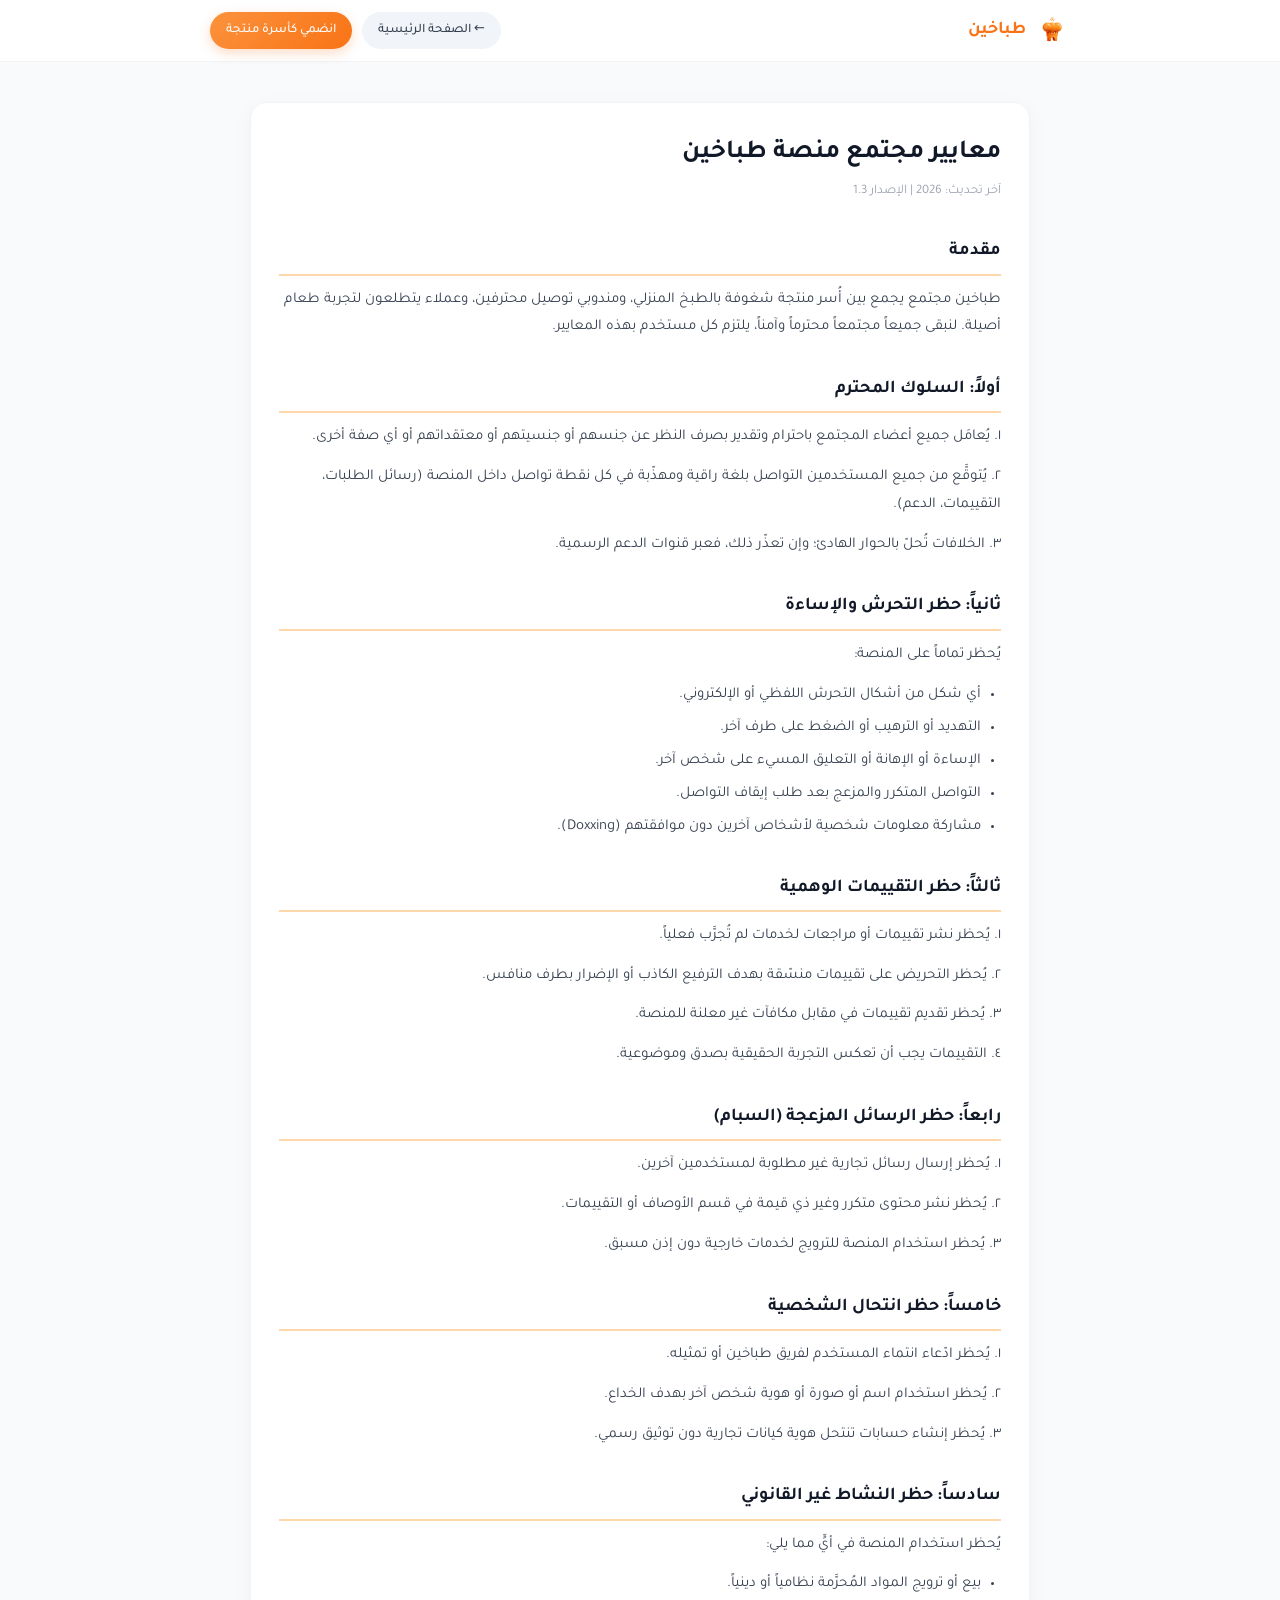
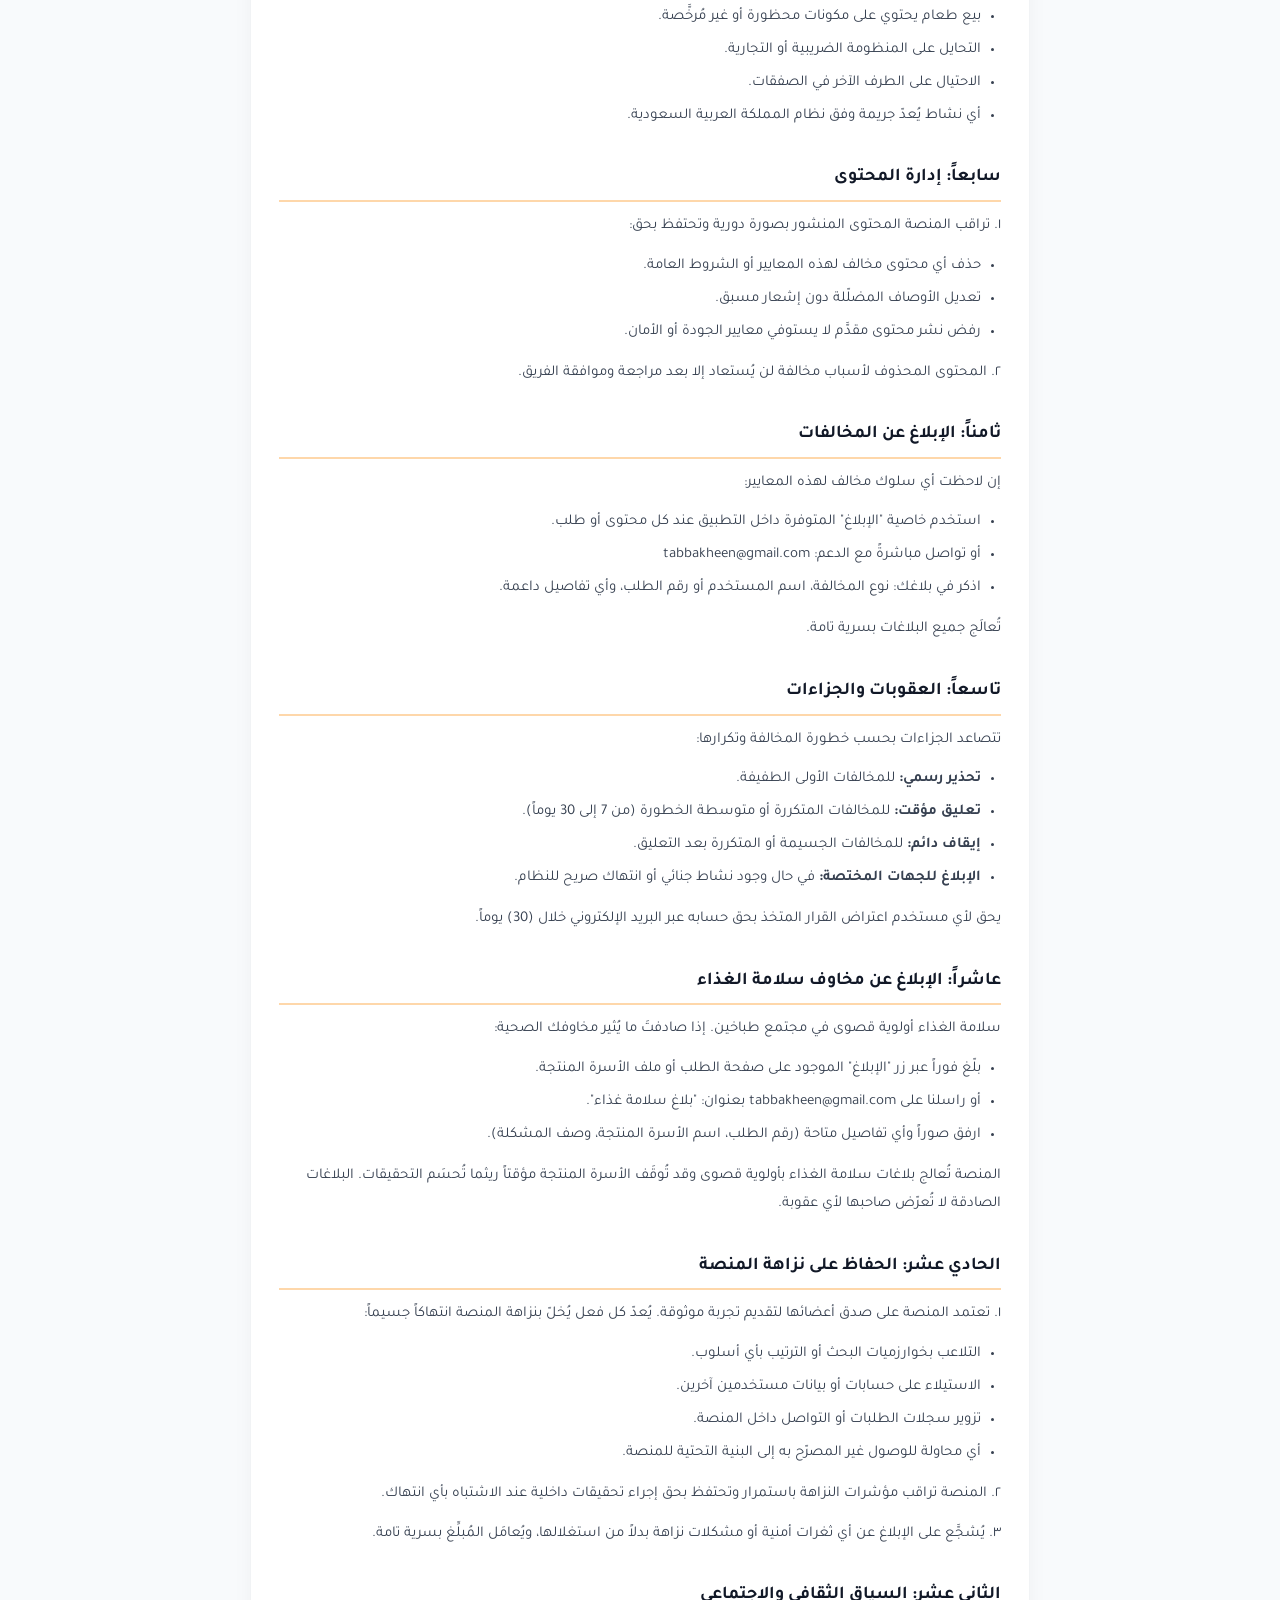
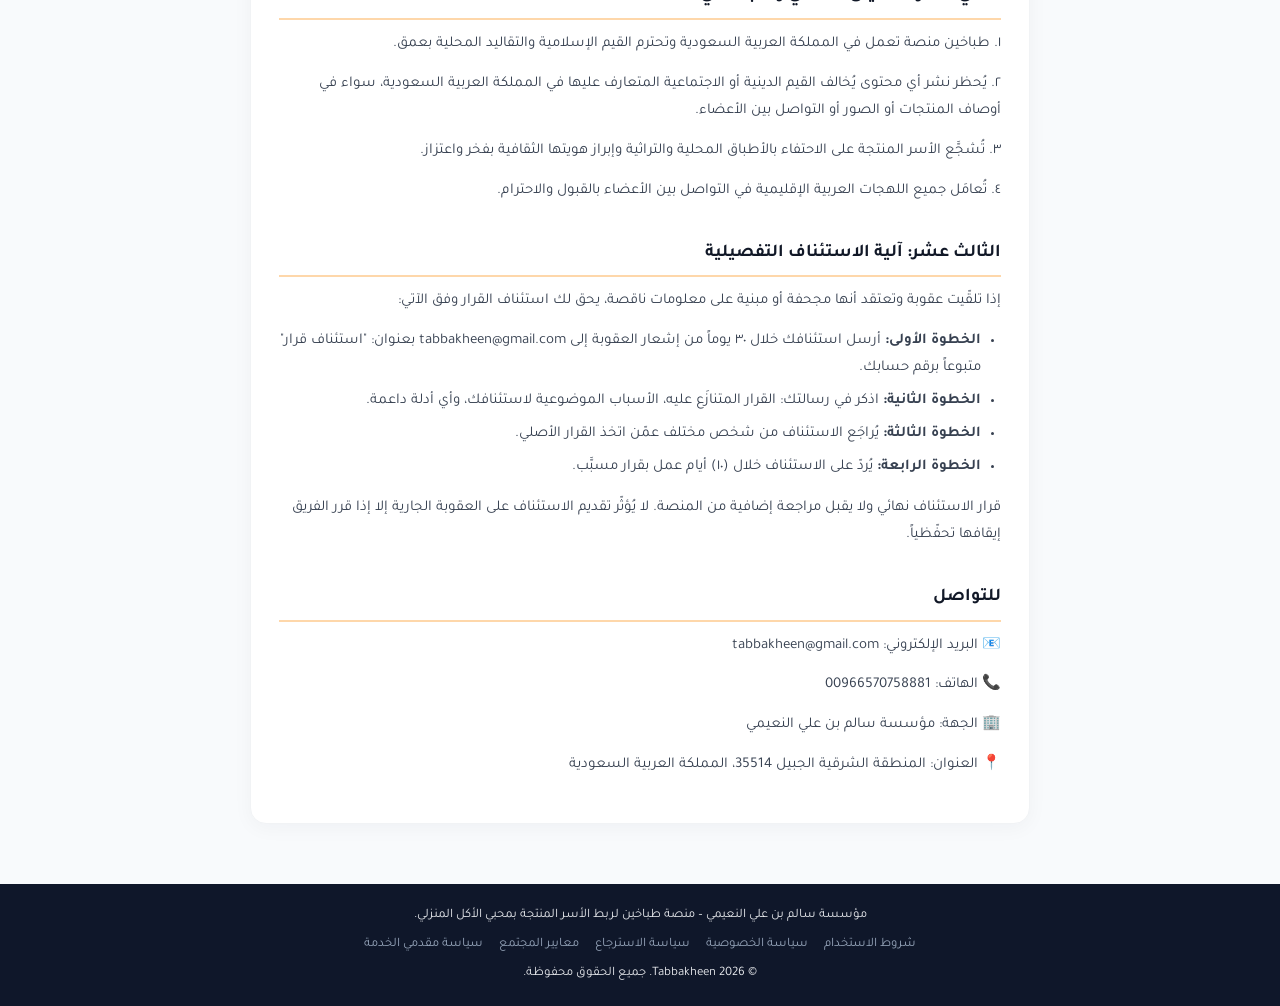
==== community-guidelines/index.html @ a6e2a504 "Legal compliance v1.3: community-guidelines/index.html" ====
<!DOCTYPE html>
<html lang="ar" dir="rtl">
<head>
  <meta charset="UTF-8">
  <meta name="viewport" content="width=device-width, initial-scale=1.0">
  <title>معايير المجتمع – طباخين</title>
  <meta name="description" content="معايير وقواعد مجتمع منصة طباخين. السلوك المقبول وآليات الإبلاغ والعقوبات.">
  <link rel="preconnect" href="https://fonts.googleapis.com">
  <link rel="preconnect" href="https://fonts.gstatic.com" crossorigin>
  <link href="https://fonts.googleapis.com/css2?family=Tajawal:wght@400;500;700&display=swap" rel="stylesheet">
  <link rel="icon" type="image/png" href="/assets/logo.png">
  <link rel="canonical" href="https://tabbakheen.com/community-guidelines">
  <link rel="stylesheet" href="../legal/legal.css">
</head>
<body>
<header class="legal-header">
  <div class="legal-header-inner">
    <a href="/" class="legal-brand">
      <img src="/assets/logo.png" alt="شعار طباخين">
      <span>طباخين</span>
    </a>
    <nav class="legal-header-nav">
      <a href="/" class="btn-back">← الصفحة الرئيسية</a>
      <a href="/#providers" class="btn-cta">انضمي كأسرة منتجة</a>
    </nav>
  </div>
</header>
<div class="legal-container">
  <div class="legal-card">
    <h1>معايير مجتمع منصة طباخين</h1>
    <span class="legal-date">آخر تحديث: 2026 | الإصدار 1.3</span>

    <h2>مقدمة</h2>
    <p>طباخين مجتمع يجمع بين أُسر منتجة شغوفة بالطبخ المنزلي، ومندوبي توصيل محترفين، وعملاء يتطلعون لتجربة طعام أصيلة. لنبقى جميعاً مجتمعاً محترماً وآمناً، يلتزم كل مستخدم بهذه المعايير.</p>

    <h2>أولاً: السلوك المحترم</h2>
    <p>١. يُعامَل جميع أعضاء المجتمع باحترام وتقدير بصرف النظر عن جنسهم أو جنسيتهم أو معتقداتهم أو أي صفة أخرى.</p>
    <p>٢. يُتوقَّع من جميع المستخدمين التواصل بلغة راقية ومهذّبة في كل نقطة تواصل داخل المنصة (رسائل الطلبات، التقييمات، الدعم).</p>
    <p>٣. الخلافات تُحلّ بالحوار الهادئ؛ وإن تعذّر ذلك، فعبر قنوات الدعم الرسمية.</p>

    <h2>ثانياً: حظر التحرش والإساءة</h2>
    <p>يُحظر تماماً على المنصة:</p>
    <ul>
      <li>أي شكل من أشكال التحرش اللفظي أو الإلكتروني.</li>
      <li>التهديد أو الترهيب أو الضغط على طرف آخر.</li>
      <li>الإساءة أو الإهانة أو التعليق المسيء على شخص آخر.</li>
      <li>التواصل المتكرر والمزعج بعد طلب إيقاف التواصل.</li>
      <li>مشاركة معلومات شخصية لأشخاص آخرين دون موافقتهم (Doxxing).</li>
    </ul>

    <h2>ثالثاً: حظر التقييمات الوهمية</h2>
    <p>١. يُحظر نشر تقييمات أو مراجعات لخدمات لم تُجرَّب فعلياً.</p>
    <p>٢. يُحظر التحريض على تقييمات منسّقة بهدف الترفيع الكاذب أو الإضرار بطرف منافس.</p>
    <p>٣. يُحظر تقديم تقييمات في مقابل مكافآت غير معلنة للمنصة.</p>
    <p>٤. التقييمات يجب أن تعكس التجربة الحقيقية بصدق وموضوعية.</p>

    <h2>رابعاً: حظر الرسائل المزعجة (السبام)</h2>
    <p>١. يُحظر إرسال رسائل تجارية غير مطلوبة لمستخدمين آخرين.</p>
    <p>٢. يُحظر نشر محتوى متكرر وغير ذي قيمة في قسم الأوصاف أو التقييمات.</p>
    <p>٣. يُحظر استخدام المنصة للترويج لخدمات خارجية دون إذن مسبق.</p>

    <h2>خامساً: حظر انتحال الشخصية</h2>
    <p>١. يُحظر ادّعاء انتماء المستخدم لفريق طباخين أو تمثيله.</p>
    <p>٢. يُحظر استخدام اسم أو صورة أو هوية شخص آخر بهدف الخداع.</p>
    <p>٣. يُحظر إنشاء حسابات تنتحل هوية كيانات تجارية دون توثيق رسمي.</p>

    <h2>سادساً: حظر النشاط غير القانوني</h2>
    <p>يُحظر استخدام المنصة في أيٍّ مما يلي:</p>
    <ul>
      <li>بيع أو ترويج المواد المُحرَّمة نظامياً أو دينياً.</li>
      <li>بيع طعام يحتوي على مكونات محظورة أو غير مُرخَّصة.</li>
      <li>التحايل على المنظومة الضريبية أو التجارية.</li>
      <li>الاحتيال على الطرف الآخر في الصفقات.</li>
      <li>أي نشاط يُعدّ جريمة وفق نظام المملكة العربية السعودية.</li>
    </ul>

    <h2>سابعاً: إدارة المحتوى</h2>
    <p>١. تراقب المنصة المحتوى المنشور بصورة دورية وتحتفظ بحق:</p>
    <ul>
      <li>حذف أي محتوى مخالف لهذه المعايير أو الشروط العامة.</li>
      <li>تعديل الأوصاف المضلّلة دون إشعار مسبق.</li>
      <li>رفض نشر محتوى مقدَّم لا يستوفي معايير الجودة أو الأمان.</li>
    </ul>
    <p>٢. المحتوى المحذوف لأسباب مخالفة لن يُستعاد إلا بعد مراجعة وموافقة الفريق.</p>

    <h2>ثامناً: الإبلاغ عن المخالفات</h2>
    <p>إن لاحظت أي سلوك مخالف لهذه المعايير:</p>
    <ul>
      <li>استخدم خاصية "الإبلاغ" المتوفرة داخل التطبيق عند كل محتوى أو طلب.</li>
      <li>أو تواصل مباشرةً مع الدعم: <a href="mailto:tabbakheen@gmail.com">tabbakheen@gmail.com</a></li>
      <li>اذكر في بلاغك: نوع المخالفة، اسم المستخدم أو رقم الطلب، وأي تفاصيل داعمة.</li>
    </ul>
    <p>تُعالَج جميع البلاغات بسرية تامة.</p>

    <h2>تاسعاً: العقوبات والجزاءات</h2>
    <p>تتصاعد الجزاءات بحسب خطورة المخالفة وتكرارها:</p>
    <ul>
      <li><strong>تحذير رسمي:</strong> للمخالفات الأولى الطفيفة.</li>
      <li><strong>تعليق مؤقت:</strong> للمخالفات المتكررة أو متوسطة الخطورة (من 7 إلى 30 يوماً).</li>
      <li><strong>إيقاف دائم:</strong> للمخالفات الجسيمة أو المتكررة بعد التعليق.</li>
      <li><strong>الإبلاغ للجهات المختصة:</strong> في حال وجود نشاط جنائي أو انتهاك صريح للنظام.</li>
    </ul>
    <p>يحق لأي مستخدم اعتراض القرار المتخذ بحق حسابه عبر البريد الإلكتروني خلال (30) يوماً.</p>


    <h2>عاشراً: الإبلاغ عن مخاوف سلامة الغذاء</h2>
    <p>سلامة الغذاء أولوية قصوى في مجتمع طباخين. إذا صادفتَ ما يُثير مخاوفك الصحية:</p>
    <ul>
      <li>بلّغ فوراً عبر زر "الإبلاغ" الموجود على صفحة الطلب أو ملف الأسرة المنتجة.</li>
      <li>أو راسلنا على <a href="mailto:tabbakheen@gmail.com">tabbakheen@gmail.com</a> بعنوان: "بلاغ سلامة غذاء".</li>
      <li>ارفق صوراً وأي تفاصيل متاحة (رقم الطلب، اسم الأسرة المنتجة، وصف المشكلة).</li>
    </ul>
    <p>المنصة تُعالج بلاغات سلامة الغذاء بأولوية قصوى وقد تُوقَف الأسرة المنتجة مؤقتاً ريثما تُحسَم التحقيقات. البلاغات الصادقة لا تُعرّض صاحبها لأي عقوبة.</p>

    <h2>الحادي عشر: الحفاظ على نزاهة المنصة</h2>
    <p>١. تعتمد المنصة على صدق أعضائها لتقديم تجربة موثوقة. يُعدّ كل فعل يُخلّ بنزاهة المنصة انتهاكاً جسيماً:</p>
    <ul>
      <li>التلاعب بخوارزميات البحث أو الترتيب بأي أسلوب.</li>
      <li>الاستيلاء على حسابات أو بيانات مستخدمين آخرين.</li>
      <li>تزوير سجلات الطلبات أو التواصل داخل المنصة.</li>
      <li>أي محاولة للوصول غير المصرّح به إلى البنية التحتية للمنصة.</li>
    </ul>
    <p>٢. المنصة تراقب مؤشرات النزاهة باستمرار وتحتفظ بحق إجراء تحقيقات داخلية عند الاشتباه بأي انتهاك.</p>
    <p>٣. يُشجَّع على الإبلاغ عن أي ثغرات أمنية أو مشكلات نزاهة بدلاً من استغلالها، ويُعامَل المُبلِّغ بسرية تامة.</p>

    <h2>الثاني عشر: السياق الثقافي والاجتماعي</h2>
    <p>١. طباخين منصة تعمل في المملكة العربية السعودية وتحترم القيم الإسلامية والتقاليد المحلية بعمق.</p>
    <p>٢. يُحظر نشر أي محتوى يُخالف القيم الدينية أو الاجتماعية المتعارف عليها في المملكة العربية السعودية، سواء في أوصاف المنتجات أو الصور أو التواصل بين الأعضاء.</p>
    <p>٣. تُشجَّع الأسر المنتجة على الاحتفاء بالأطباق المحلية والتراثية وإبراز هويتها الثقافية بفخر واعتزاز.</p>
    <p>٤. تُعامَل جميع اللهجات العربية الإقليمية في التواصل بين الأعضاء بالقبول والاحترام.</p>

    <h2>الثالث عشر: آلية الاستئناف التفصيلية</h2>
    <p>إذا تلقّيت عقوبة وتعتقد أنها مجحفة أو مبنية على معلومات ناقصة، يحق لك استئناف القرار وفق الآتي:</p>
    <ul>
      <li><strong>الخطوة الأولى:</strong> أرسل استئنافك خلال ٣٠ يوماً من إشعار العقوبة إلى <a href="mailto:tabbakheen@gmail.com">tabbakheen@gmail.com</a> بعنوان: "استئناف قرار" متبوعاً برقم حسابك.</li>
      <li><strong>الخطوة الثانية:</strong> اذكر في رسالتك: القرار المتنازَع عليه، الأسباب الموضوعية لاستئنافك، وأي أدلة داعمة.</li>
      <li><strong>الخطوة الثالثة:</strong> يُراجَع الاستئناف من شخص مختلف عمّن اتخذ القرار الأصلي.</li>
      <li><strong>الخطوة الرابعة:</strong> يُردّ على الاستئناف خلال (١٠) أيام عمل بقرار مسبَّب.</li>
    </ul>
    <p>قرار الاستئناف نهائي ولا يقبل مراجعة إضافية من المنصة. لا يُؤثّر تقديم الاستئناف على العقوبة الجارية إلا إذا قرر الفريق إيقافها تحفّظياً.</p>

    <h2>للتواصل</h2>
    <p>📧 البريد الإلكتروني: <a href="mailto:tabbakheen@gmail.com">tabbakheen@gmail.com</a></p>
    <p>📞 الهاتف: <a href="tel:+966570758881">00966570758881</a></p>
    <p>🏢 الجهة: مؤسسة سالم بن علي النعيمي</p>
    <p>📍 العنوان: المنطقة الشرقية الجبيل 35514، المملكة العربية السعودية</p>
  </div>
</div>
<footer class="legal-footer">
  <div class="legal-footer-inner">
    <p>مؤسسة سالم بن علي النعيمي – منصة طباخين لربط الأسر المنتجة بمحبي الأكل المنزلي.</p>
    <div class="legal-footer-links">
      <a href="/terms">شروط الاستخدام</a>
      <a href="/privacy">سياسة الخصوصية</a>
      <a href="/refund-policy">سياسة الاسترجاع</a>
      <a href="/community-guidelines">معايير المجتمع</a>
      <a href="/provider-policy">سياسة مقدمي الخدمة</a>
    </div>
    <p>© 2026 Tabbakheen. جميع الحقوق محفوظة.</p>
  </div>
</footer>
</body>
</html>
---- legal/legal.css ----
* {
    box-sizing: border-box;
    margin: 0;
    padding: 0;
}

body {
    font-family: "Tajawal", system-ui, -apple-system, BlinkMacSystemFont, "Segoe UI", sans-serif;
    background-color: #f8fafc;
    color: #1f2933;
    line-height: 1.8;
}

a {
    text-decoration: none;
    color: inherit;
}

.legal-header {
    position: sticky;
    top: 0;
    z-index: 20;
    background-color: rgba(255, 255, 255, 0.95);
    backdrop-filter: blur(10px);
    border-bottom: 1px solid #f1f3f5;
    padding: 12px 0;
}

.legal-header-inner {
    max-width: 900px;
    margin: 0 auto;
    padding: 0 20px;
    display: flex;
    align-items: center;
    justify-content: space-between;
}

.legal-brand {
    display: inline-flex;
    align-items: center;
    gap: 8px;
    text-decoration: none;
    color: inherit;
}

.legal-brand img {
    width: 36px;
    height: 36px;
    border-radius: 10px;
    object-fit: cover;
}

.legal-brand span {
    font-weight: 700;
    font-size: 18px;
    color: #f97316;
}

.legal-header-nav {
    display: flex;
    gap: 10px;
}

.legal-header-nav a {
    display: inline-flex;
    align-items: center;
    padding: 7px 16px;
    border-radius: 999px;
    font-size: 13px;
    font-weight: 500;
    transition: background-color 0.2s ease, color 0.2s ease;
}

.btn-back {
    background-color: #f1f5f9;
    color: #374151;
}

.btn-back:hover {
    background-color: #e2e8f0;
}

.btn-cta {
    background: linear-gradient(135deg, #fb923c, #f97316);
    color: #fff;
    box-shadow: 0 4px 12px rgba(249, 115, 22, 0.25);
}

.btn-cta:hover {
    box-shadow: 0 6px 16px rgba(249, 115, 22, 0.35);
}

.legal-container {
    max-width: 820px;
    margin: 0 auto;
    padding: 40px 20px 60px;
}

.legal-container h1 {
    font-size: 26px;
    color: #111827;
    margin-bottom: 8px;
    line-height: 1.4;
}

.legal-date {
    font-size: 13px;
    color: #9ca3af;
    margin-bottom: 32px;
    display: block;
}

.legal-container h2 {
    font-size: 18px;
    color: #111827;
    margin-top: 32px;
    margin-bottom: 10px;
    padding-bottom: 6px;
    border-bottom: 2px solid #fed7aa;
}

.legal-container h3 {
    font-size: 16px;
    color: #1f2937;
    margin-top: 20px;
    margin-bottom: 8px;
}

.legal-container p {
    font-size: 15px;
    color: #374151;
    margin-bottom: 12px;
    line-height: 1.85;
}

.legal-container ul {
    padding-right: 20px;
    margin-bottom: 14px;
}

.legal-container ul li {
    font-size: 15px;
    color: #374151;
    margin-bottom: 6px;
    line-height: 1.8;
}

.legal-card {
    background: #fff;
    border-radius: 16px;
    padding: 32px 28px;
    box-shadow: 0 4px 20px rgba(15, 23, 42, 0.04);
    border: 1px solid #f1f3f5;
}

.legal-footer {
    background-color: #0f172a;
    color: #e5e7eb;
    padding: 20px 0;
    margin-top: 0;
}

.legal-footer-inner {
    max-width: 900px;
    margin: 0 auto;
    padding: 0 20px;
    font-size: 13px;
    text-align: center;
    display: flex;
    flex-direction: column;
    gap: 6px;
}

.legal-footer-links {
    display: flex;
    justify-content: center;
    gap: 16px;
    flex-wrap: wrap;
}

.legal-footer-links a {
    color: #94a3b8;
    transition: color 0.2s;
}

.legal-footer-links a:hover {
    color: #f97316;
}

@media (max-width: 640px) {
    .legal-container h1 {
        font-size: 22px;
    }
    .legal-container {
        padding: 24px 16px 40px;
    }
    .legal-card {
        padding: 20px 16px;
    }
    .legal-header-nav .btn-cta {
        display: none;
    }
}
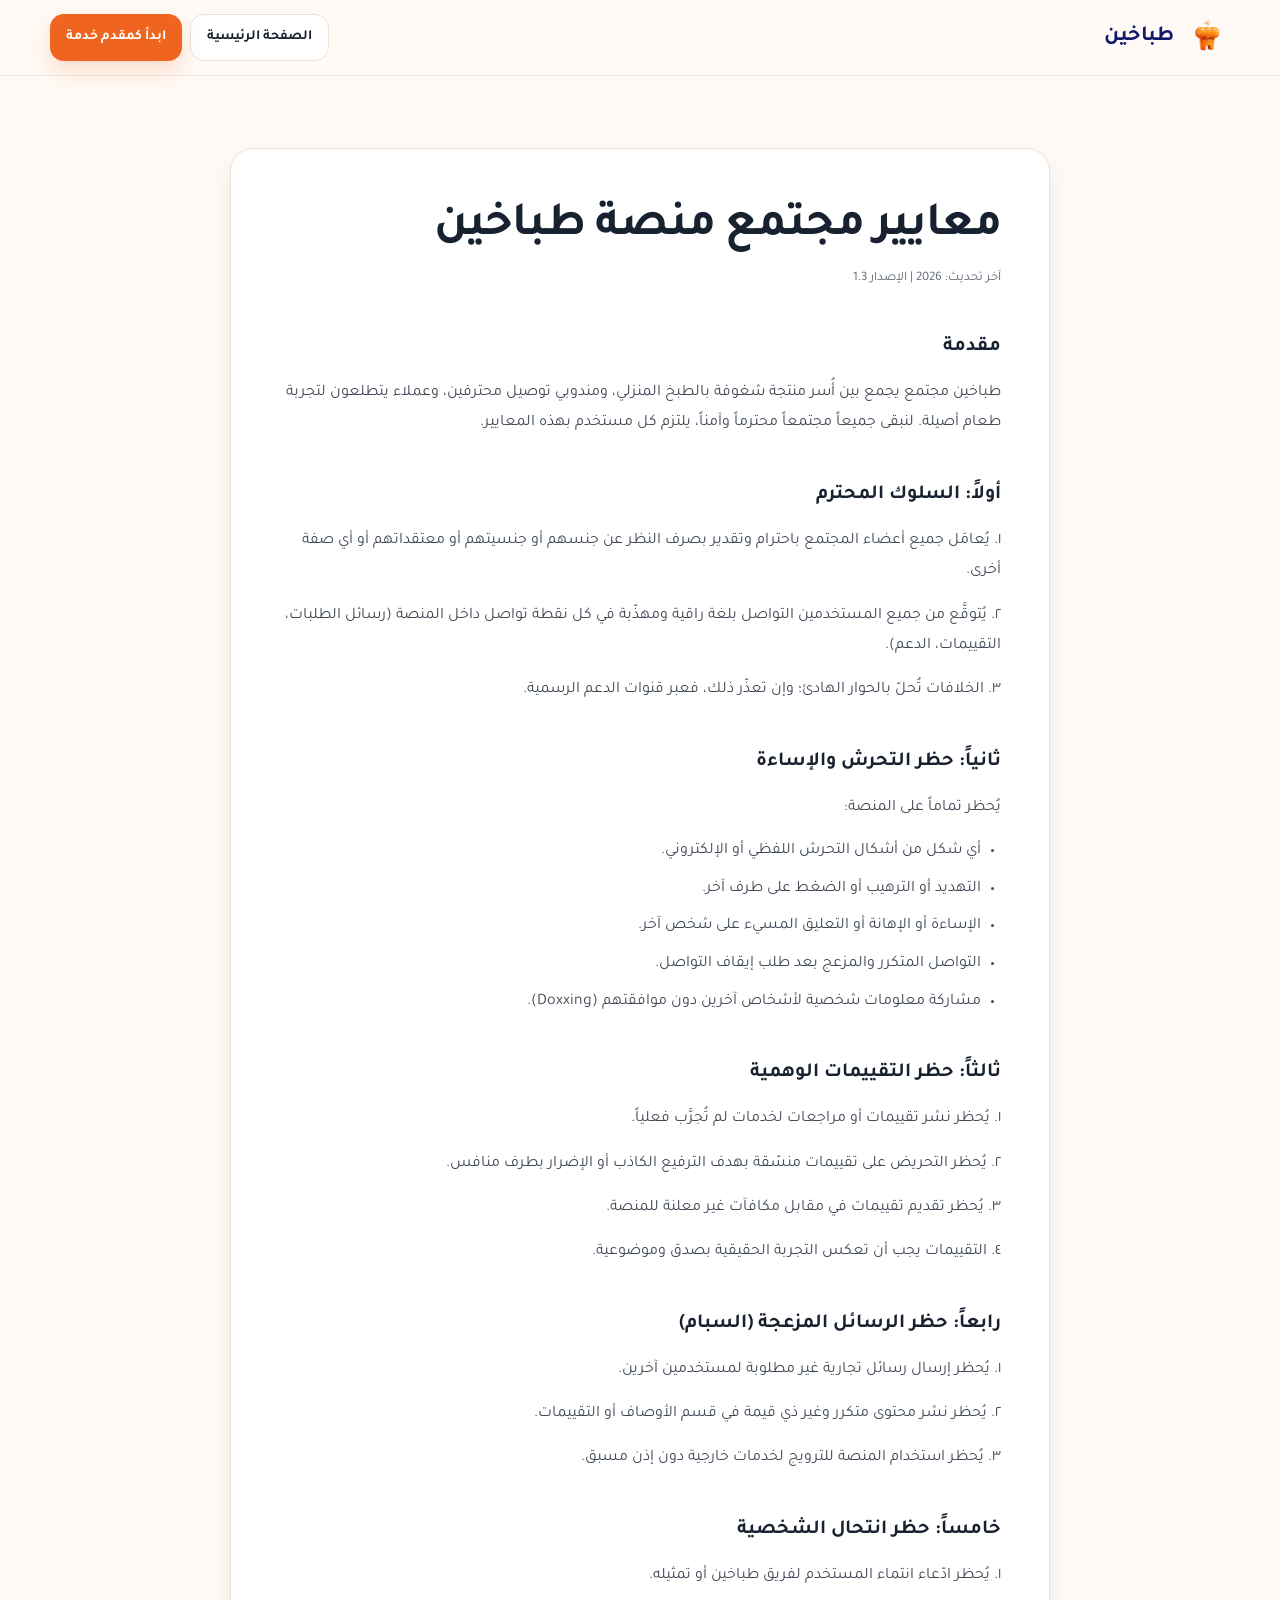
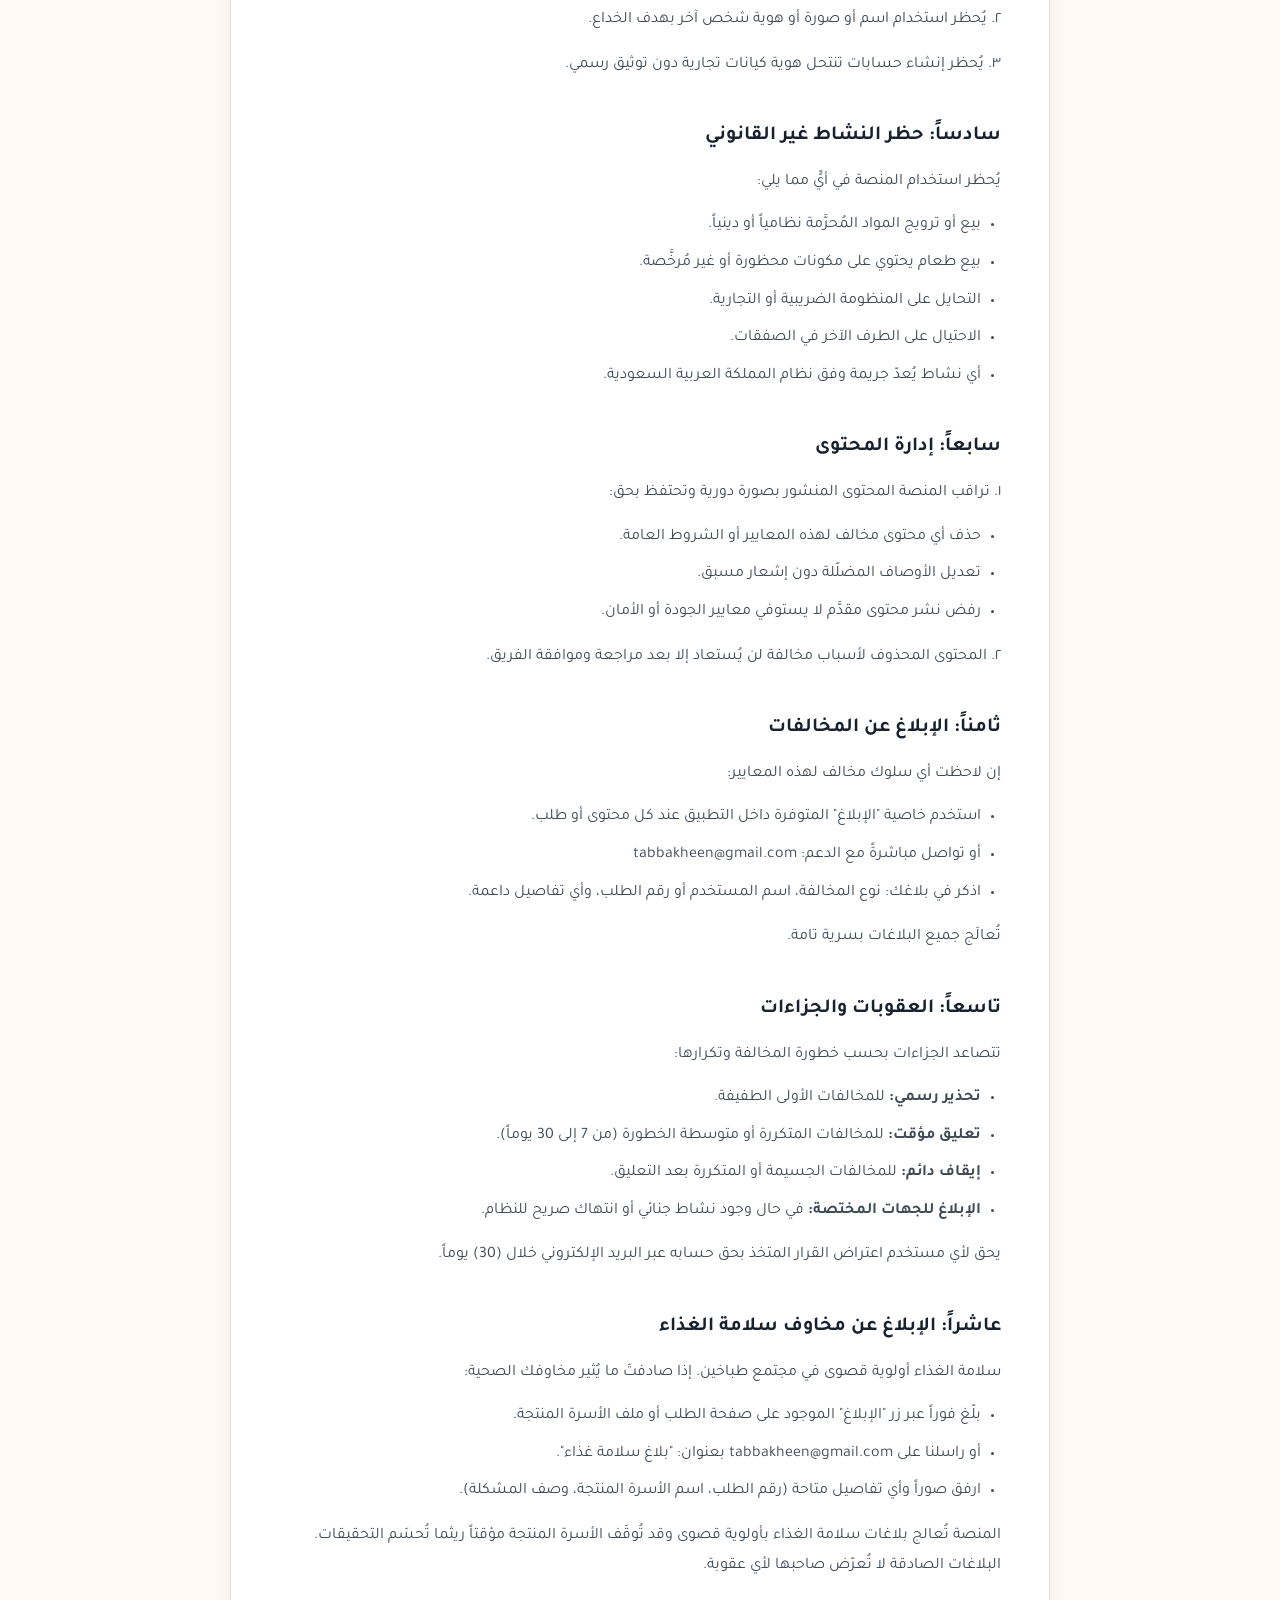
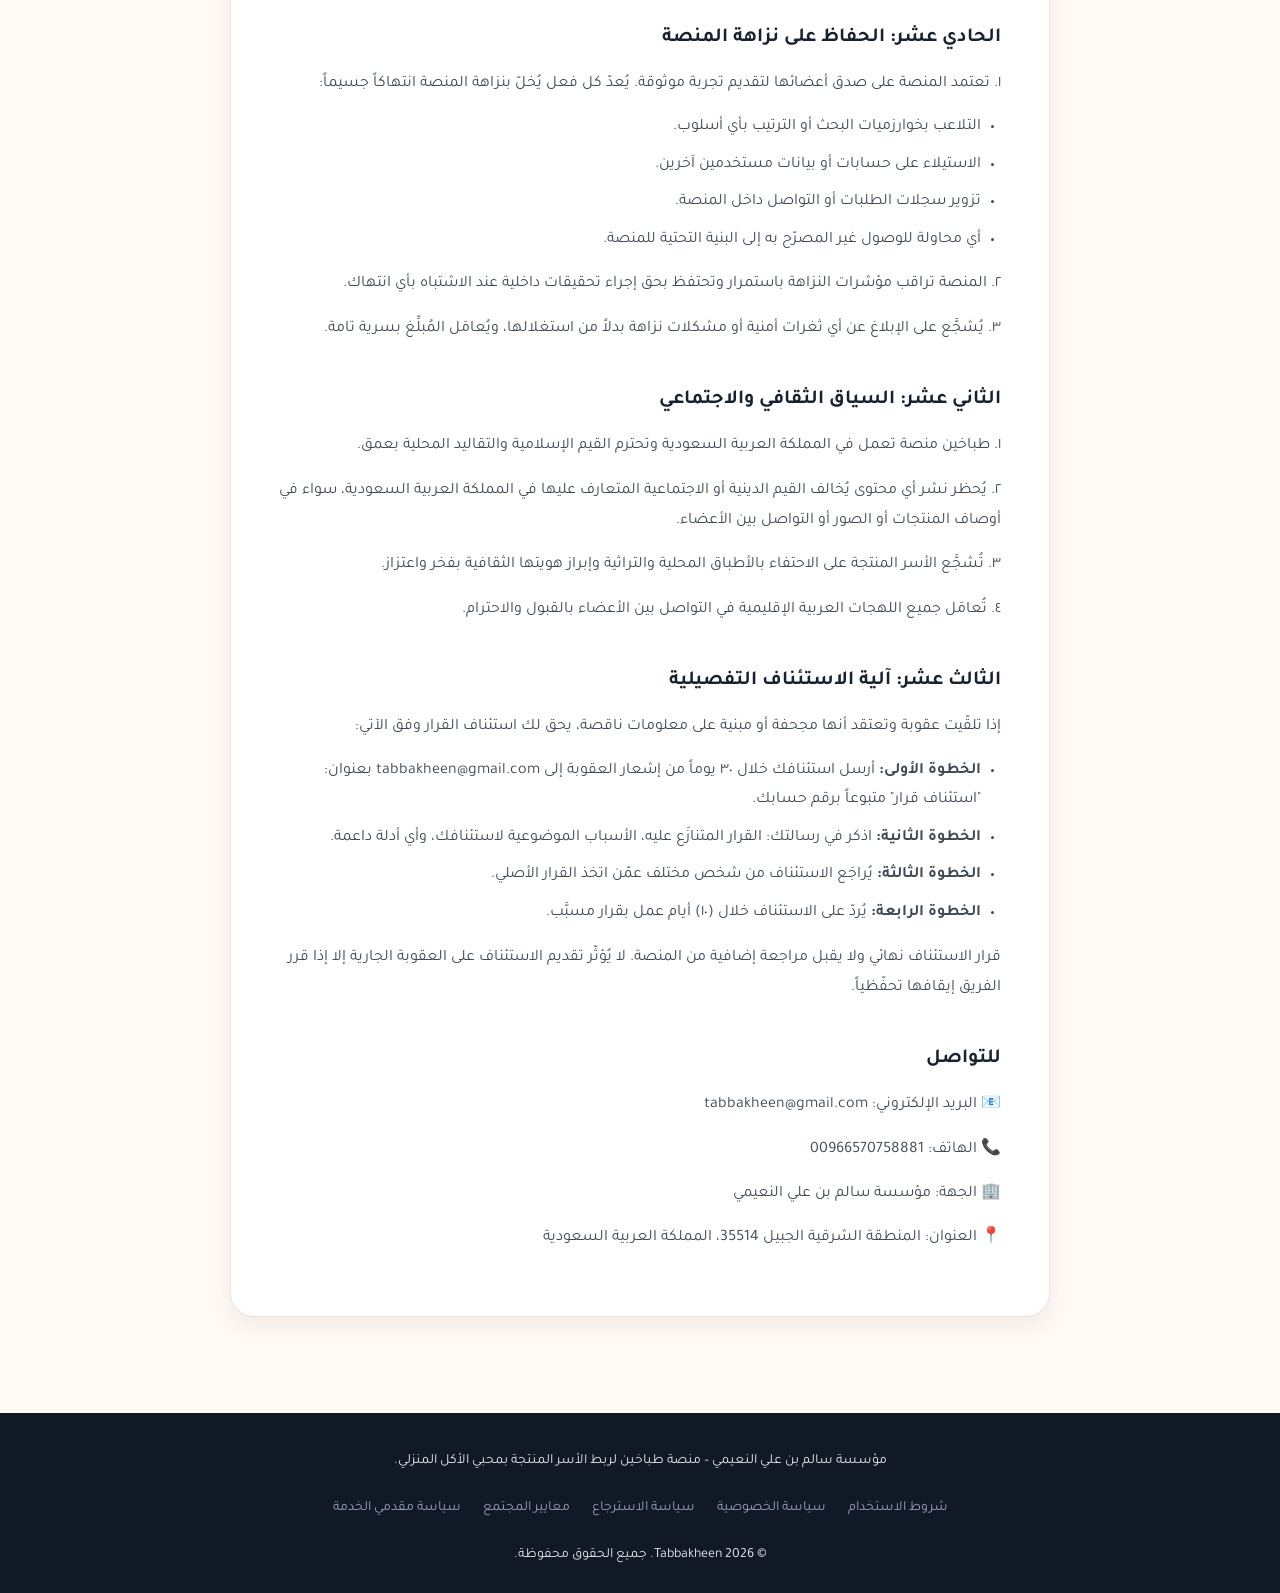
==== commit 5b4050c8: "style: unify landing and policy pages" ====
--- a/community-guidelines/index.html
+++ b/community-guidelines/index.html
@@ -9,7 +9,7 @@
   <link rel="preconnect" href="https://fonts.gstatic.com" crossorigin>
   <link href="https://fonts.googleapis.com/css2?family=Tajawal:wght@400;500;700&display=swap" rel="stylesheet">
   <link rel="icon" type="image/png" href="/assets/logo.png">
-  <link rel="canonical" href="https://tabbakheen.com/community-guidelines">
+  <link rel="canonical" href="https://tabbakheen.com/community-guidelines/">
   <link rel="stylesheet" href="../legal/legal.css">
 </head>
 <body>
@@ -20,8 +20,8 @@
       <span>طباخين</span>
     </a>
     <nav class="legal-header-nav">
-      <a href="/" class="btn-back">← الصفحة الرئيسية</a>
-      <a href="/#providers" class="btn-cta">انضمي كأسرة منتجة</a>
+      <a href="/" class="btn-back">الصفحة الرئيسية</a>
+      <a href="/#providers" class="btn-cta">ابدأ كمقدم خدمة</a>
     </nav>
   </div>
 </header>
@@ -150,11 +150,11 @@
   <div class="legal-footer-inner">
     <p>مؤسسة سالم بن علي النعيمي – منصة طباخين لربط الأسر المنتجة بمحبي الأكل المنزلي.</p>
     <div class="legal-footer-links">
-      <a href="/terms">شروط الاستخدام</a>
-      <a href="/privacy">سياسة الخصوصية</a>
-      <a href="/refund-policy">سياسة الاسترجاع</a>
-      <a href="/community-guidelines">معايير المجتمع</a>
-      <a href="/provider-policy">سياسة مقدمي الخدمة</a>
+      <a href="/terms/">شروط الاستخدام</a>
+      <a href="/privacy/">سياسة الخصوصية</a>
+      <a href="/refund-policy/">سياسة الاسترجاع</a>
+      <a href="/community-guidelines/">معايير المجتمع</a>
+      <a href="/provider-policy/">سياسة مقدمي الخدمة</a>
     </div>
     <p>© 2026 Tabbakheen. جميع الحقوق محفوظة.</p>
   </div>
--- a/legal/legal.css
+++ b/legal/legal.css
@@ -4,32 +4,56 @@
     padding: 0;
 }
 
+:root {
+    --orange: #ef641f;
+    --orange-dark: #c9470b;
+    --orange-soft: #fff0e6;
+    --ink: #17212f;
+    --muted: #5d6672;
+    --navy: #10196a;
+    --cream: #fffaf5;
+    --surface: #fff;
+    --line: #e9e3dc;
+    --shadow-sm: 0 8px 24px rgba(27, 35, 48, 0.07);
+}
+
+html {
+    overflow-x: clip;
+}
+
 body {
     font-family: "Tajawal", system-ui, -apple-system, BlinkMacSystemFont, "Segoe UI", sans-serif;
-    background-color: #f8fafc;
-    color: #1f2933;
-    line-height: 1.8;
+    background-color: var(--cream);
+    color: var(--ink);
+    line-height: 1.85;
 }
 
 a {
     text-decoration: none;
     color: inherit;
+}
+
+:focus-visible {
+    outline: 3px solid #1179d4;
+    outline-offset: 3px;
 }
 
 .legal-header {
     position: sticky;
     top: 0;
     z-index: 20;
-    background-color: rgba(255, 255, 255, 0.95);
-    backdrop-filter: blur(10px);
-    border-bottom: 1px solid #f1f3f5;
-    padding: 12px 0;
+    min-height: 76px;
+    display: flex;
+    align-items: center;
+    background-color: rgba(255, 250, 245, 0.9);
+    backdrop-filter: blur(16px);
+    border-bottom: 1px solid rgba(23, 33, 47, 0.08);
 }
 
 .legal-header-inner {
-    max-width: 900px;
+    width: min(calc(100% - 32px), 1180px);
     margin: 0 auto;
-    padding: 0 20px;
+    padding: 0;
     display: flex;
     align-items: center;
     justify-content: space-between;
@@ -38,166 +62,347 @@
 .legal-brand {
     display: inline-flex;
     align-items: center;
-    gap: 8px;
+    min-height: 48px;
+    gap: 10px;
     text-decoration: none;
     color: inherit;
 }
 
 .legal-brand img {
-    width: 36px;
-    height: 36px;
-    border-radius: 10px;
-    object-fit: cover;
+    width: 46px;
+    height: 46px;
+    object-fit: contain;
 }
 
 .legal-brand span {
     font-weight: 700;
-    font-size: 18px;
-    color: #f97316;
+    font-size: 1.35rem;
+    color: var(--navy);
 }
 
 .legal-header-nav {
     display: flex;
-    gap: 10px;
+    gap: 8px;
 }
 
 .legal-header-nav a {
     display: inline-flex;
     align-items: center;
-    padding: 7px 16px;
-    border-radius: 999px;
-    font-size: 13px;
-    font-weight: 500;
+    min-height: 44px;
+    padding: 10px 16px;
+    border-radius: 14px;
+    font-size: 14px;
+    font-weight: 700;
     transition: background-color 0.2s ease, color 0.2s ease;
 }
 
 .btn-back {
-    background-color: #f1f5f9;
-    color: #374151;
+    background-color: #fff;
+    color: var(--ink);
+    border: 1px solid var(--line);
 }
 
 .btn-back:hover {
-    background-color: #e2e8f0;
+    color: var(--orange-dark);
+    border-color: var(--orange);
 }
 
 .btn-cta {
-    background: linear-gradient(135deg, #fb923c, #f97316);
+    background: var(--orange);
     color: #fff;
-    box-shadow: 0 4px 12px rgba(249, 115, 22, 0.25);
+    box-shadow: 0 10px 22px rgba(239, 100, 31, 0.2);
 }
 
 .btn-cta:hover {
-    box-shadow: 0 6px 16px rgba(249, 115, 22, 0.35);
+    background: var(--orange-dark);
+    box-shadow: 0 12px 24px rgba(239, 100, 31, 0.24);
 }
 
 .legal-container {
-    max-width: 820px;
+    max-width: 860px;
     margin: 0 auto;
-    padding: 40px 20px 60px;
+    padding: clamp(40px, 6vw, 72px) 20px clamp(64px, 8vw, 96px);
 }
 
 .legal-container h1 {
-    font-size: 26px;
-    color: #111827;
-    margin-bottom: 8px;
-    line-height: 1.4;
+    font-size: clamp(2rem, 4vw, 3rem);
+    color: var(--ink);
+    margin-bottom: 10px;
+    line-height: 1.25;
+    letter-spacing: -0.025em;
 }
 
 .legal-date {
     font-size: 13px;
-    color: #9ca3af;
-    margin-bottom: 32px;
+    color: var(--muted);
+    margin-bottom: 36px;
     display: block;
 }
 
 .legal-container h2 {
-    font-size: 18px;
-    color: #111827;
-    margin-top: 32px;
-    margin-bottom: 10px;
-    padding-bottom: 6px;
-    border-bottom: 2px solid #fed7aa;
+    font-size: 1.25rem;
+    color: var(--ink);
+    margin-top: 38px;
+    margin-bottom: 12px;
 }
 
 .legal-container h3 {
     font-size: 16px;
-    color: #1f2937;
+    color: var(--ink);
     margin-top: 20px;
     margin-bottom: 8px;
 }
 
 .legal-container p {
-    font-size: 15px;
-    color: #374151;
-    margin-bottom: 12px;
-    line-height: 1.85;
-}
-
-.legal-container ul {
+    font-size: 1rem;
+    color: #404a57;
+    margin-bottom: 14px;
+    line-height: 1.9;
+}
+
+.legal-container ul,
+.legal-container ol {
     padding-right: 20px;
     margin-bottom: 14px;
 }
 
-.legal-container ul li {
+.legal-container ul li,
+.legal-container ol li {
+    font-size: 1rem;
+    color: #404a57;
+    margin-bottom: 8px;
+    line-height: 1.85;
+}
+
+.legal-card {
+    background: #fff;
+    border-radius: 24px;
+    padding: clamp(24px, 5vw, 48px);
+    box-shadow: var(--shadow-sm);
+    border: 1px solid var(--line);
+}
+
+/* Extra elements for delete account and policies */
+.method-card {
+    background: #fff7ed;
+    border: 1.5px solid #fed7aa;
+    border-radius: 14px;
+    padding: 22px 20px;
+    margin-bottom: 18px;
+}
+
+.method-card h3 {
+    margin-top: 0;
+    color: #ea580c;
+    font-size: 17px;
+}
+
+.method-steps {
+    padding-right: 20px;
+    margin: 10px 0 0;
+}
+
+.method-steps li {
     font-size: 15px;
     color: #374151;
     margin-bottom: 6px;
     line-height: 1.8;
 }
 
-.legal-card {
-    background: #fff;
-    border-radius: 16px;
-    padding: 32px 28px;
-    box-shadow: 0 4px 20px rgba(15, 23, 42, 0.04);
-    border: 1px solid #f1f3f5;
+.data-table {
+    width: 100%;
+    border-collapse: collapse;
+    margin-top: 14px;
+    margin-bottom: 14px;
+    font-size: 14px;
+}
+
+.data-table th {
+    background: #1f2937;
+    color: #fff;
+    padding: 10px 14px;
+    text-align: right;
+    font-weight: 600;
+}
+
+.data-table td {
+    padding: 9px 14px;
+    border-bottom: 1px solid #f1f5f9;
+    color: #374151;
+    line-height: 1.7;
+    vertical-align: top;
+}
+
+.data-table tr:nth-child(even) td {
+    background: #f8fafc;
+}
+
+.badge-deleted {
+    display: inline-block;
+    background: #dcfce7;
+    color: #166534;
+    border-radius: 6px;
+    padding: 2px 9px;
+    font-size: 12px;
+    font-weight: 600;
+    white-space: nowrap;
+}
+
+.badge-retained {
+    display: inline-block;
+    background: #fef3c7;
+    color: #92400e;
+    border-radius: 6px;
+    padding: 2px 9px;
+    font-size: 12px;
+    font-weight: 600;
+    white-space: nowrap;
+}
+
+.faq-item {
+    border-bottom: 1px solid #f1f5f9;
+    padding: 16px 0;
+}
+
+.faq-item:last-child {
+    border-bottom: none;
+}
+
+.faq-q {
+    font-weight: 700;
+    color: #111827;
+    font-size: 15px;
+    margin-bottom: 6px;
+}
+
+.faq-a {
+    color: #374151;
+    font-size: 15px;
+    line-height: 1.8;
+    margin: 0;
+}
+
+.contact-box {
+    background: #f0f9ff;
+    border: 1.5px solid #bae6fd;
+    border-radius: 12px;
+    padding: 18px 20px;
+    margin-top: 8px;
+}
+
+.contact-box p {
+    margin: 0;
+}
+
+.contact-box .contact-detail {
+    margin-top: 6px;
+}
+
+.contact-label {
+    font-weight: 600;
+    color: #0369a1;
+    margin-left: 4px;
 }
 
 .legal-footer {
-    background-color: #0f172a;
+    background-color: #111927;
     color: #e5e7eb;
-    padding: 20px 0;
+    padding: 36px 0 24px;
     margin-top: 0;
 }
 
 .legal-footer-inner {
-    max-width: 900px;
+    max-width: 1180px;
     margin: 0 auto;
     padding: 0 20px;
-    font-size: 13px;
+    font-size: 14px;
     text-align: center;
     display: flex;
     flex-direction: column;
-    gap: 6px;
+    gap: 12px;
 }
 
 .legal-footer-links {
     display: flex;
     justify-content: center;
-    gap: 16px;
+    gap: 8px 22px;
     flex-wrap: wrap;
 }
 
 .legal-footer-links a {
     color: #94a3b8;
+    min-height: 44px;
+    display: inline-flex;
+    align-items: center;
     transition: color 0.2s;
 }
 
 .legal-footer-links a:hover {
-    color: #f97316;
+    color: #fff;
 }
 
 @media (max-width: 640px) {
     .legal-container h1 {
-        font-size: 22px;
+        font-size: 2rem;
     }
     .legal-container {
-        padding: 24px 16px 40px;
+        padding: 32px 14px 56px;
     }
     .legal-card {
-        padding: 20px 16px;
+        padding: 24px 18px;
     }
     .legal-header-nav .btn-cta {
         display: none;
     }
-}
+    .legal-header {
+        min-height: 68px;
+    }
+    .legal-header-inner {
+        width: min(calc(100% - 28px), 1180px);
+    }
+    .legal-brand img {
+        width: 40px;
+        height: 40px;
+    }
+    .legal-brand span {
+        font-size: 1.18rem;
+    }
+    .legal-header-nav a {
+        padding-inline: 12px;
+    }
+    .data-table {
+        display: block;
+        width: 100%;
+        font-size: 13px;
+    }
+    .data-table thead {
+        display: none;
+    }
+    .data-table tbody,
+    .data-table tr,
+    .data-table td {
+        display: block;
+        width: 100%;
+    }
+    .data-table tr {
+        margin-bottom: 10px;
+        border: 1px solid #e2e8f0;
+        border-radius: 10px;
+        overflow: hidden;
+    }
+    .data-table td {
+        padding: 8px 10px;
+        overflow-wrap: anywhere;
+    }
+    .data-table td:last-child {
+        border-bottom: 0;
+    }
+    .badge-deleted,
+    .badge-retained {
+        white-space: normal;
+    }
+    .contact-box,
+    .contact-box a {
+        overflow-wrap: anywhere;
+    }
+}
